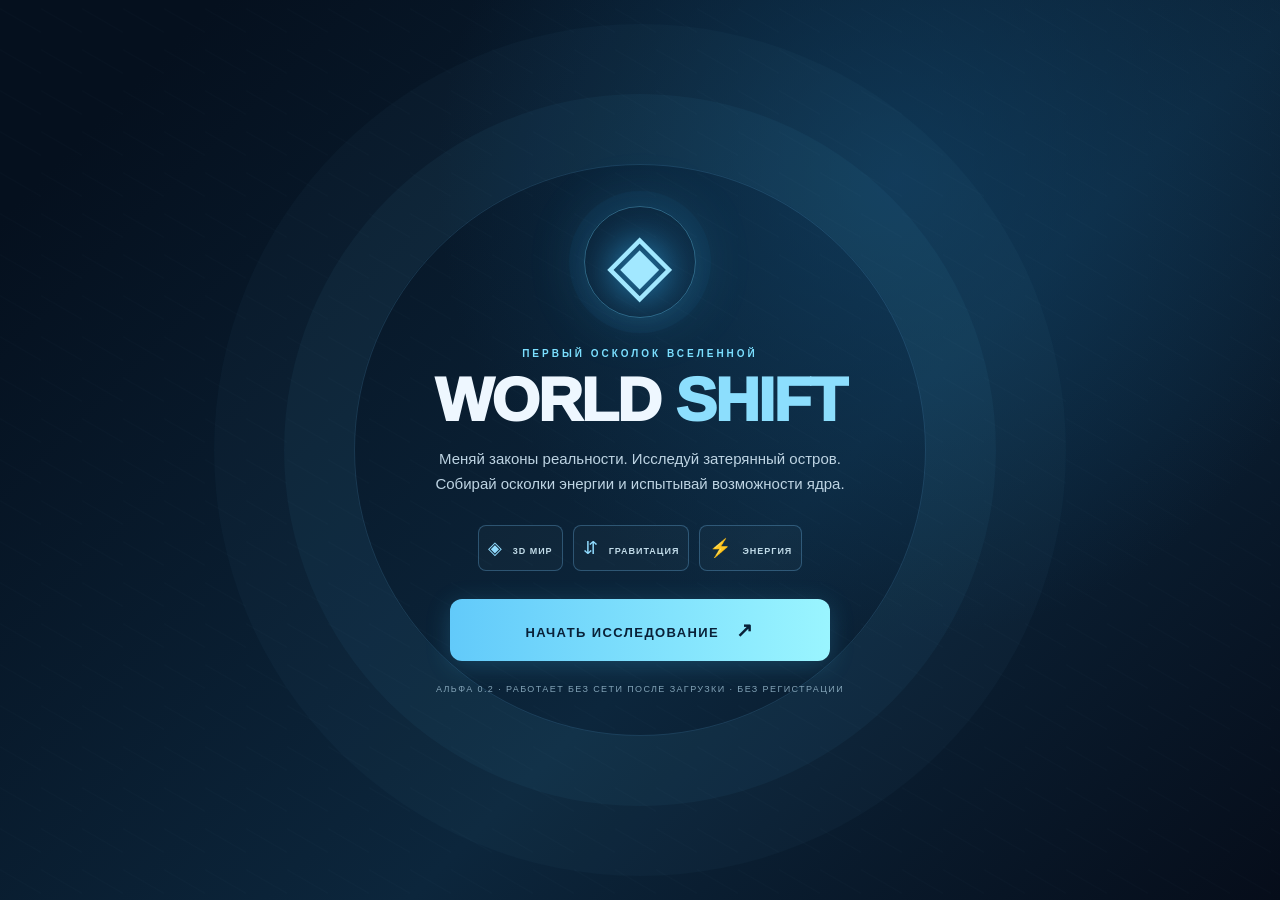
==== index.html @ 4fbc56f7 "Publish isolated WORLD SHIFT mobile WebGL demo" ====
<!doctype html>
<html lang="ru">
<head>
  <meta charset="utf-8">
  <meta name="viewport" content="width=device-width,initial-scale=1,minimum-scale=1,maximum-scale=1,user-scalable=no,viewport-fit=cover">
  <meta name="theme-color" content="#06101d">
  <meta name="apple-mobile-web-app-capable" content="yes">
  <meta name="mobile-web-app-capable" content="yes">
  <title>WORLD SHIFT — Mobile Alpha</title>
  <style>:root{color-scheme:dark;--ice:#9fe4ff;--accent:#68d6ff;--text:#eef7ff;--muted:#9ab0be}*{box-sizing:border-box}html,body{margin:0;padding:0;width:100%;height:100%;overflow:hidden;overscroll-behavior:none}body{background:#08182a;color:var(--text);font-family:Inter,-apple-system,BlinkMacSystemFont,"Segoe UI",Arial,sans-serif;touch-action:none;-webkit-user-select:none;user-select:none}button,input{font:inherit}button{cursor:pointer;-webkit-tap-highlight-color:transparent}#world{position:fixed;inset:0;width:100%;height:100%;display:block;touch-action:none}.vignette{position:fixed;inset:0;pointer-events:none;background:radial-gradient(ellipse at center,transparent 32%,rgba(4,15,31,.34) 100%)}.hud{position:fixed;inset:0;pointer-events:none;z-index:3}.hud button,.joystick{pointer-events:auto}.topbar{position:absolute;top:0;left:0;right:0;display:flex;align-items:center;justify-content:space-between;padding:calc(env(safe-area-inset-top) + 18px) 22px 0;gap:15px}.brand{display:flex;align-items:center;gap:10px;text-shadow:0 2px 8px #001}.brand-icon{font-size:40px;font-weight:200;color:#b2edff;line-height:1;filter:drop-shadow(0 0 12px #50ceff)}.brand-title{letter-spacing:2px;font-weight:900;font-size:19px;line-height:1}.brand-title span{color:#85dcff}.brand-subtitle{font-size:9px;font-weight:700;letter-spacing:2px;color:#c2d7e0;margin-top:5px}.brand-subtitle b{color:#a2e5ff}.status{font-size:10px;letter-spacing:1px;border:1px solid #9ab4ca63;border-radius:30px;background:#0715247d;padding:11px 14px;backdrop-filter:blur(10px);white-space:nowrap}.dot{display:inline-block;width:7px;height:7px;border-radius:100%;background:#83e9a7;box-shadow:0 0 10px #56ee92;margin-right:5px}.stats{position:absolute;left:22px;top:calc(env(safe-area-inset-top) + 83px);display:flex;align-items:center;gap:12px;padding:10px 13px;background:#0b2034b8;backdrop-filter:blur(12px);border:1px solid #96c7e443;border-radius:12px;max-width:400px}.stat-icon{color:#90e6ff;font-size:20px}.stat-group{width:155px}.stat-row{display:flex;justify-content:space-between;gap:12px;font-size:9px;letter-spacing:1px;color:#a9c5d4;font-weight:700}.stat-row strong{font-size:12px;color:#f0fcff}.meter{height:5px;background:#2d4c63;border-radius:8px;margin-top:7px;overflow:hidden}.meter>div{height:100%;width:100%;background:linear-gradient(90deg,#60b6ff,#b2f0ff);border-radius:8px;transition:width .13s}.shard-count{border-left:1px solid #b4d1e44f;padding-left:12px;font-size:18px;display:flex;align-items:center;gap:3px}.shard-count>span:first-child{color:#79e9ff;font-size:24px}.slash{color:#9bbccc;font-size:12px}.objective{position:absolute;top:calc(env(safe-area-inset-top) + 83px);right:22px;padding:11px 15px;background:#0b2034b8;border:1px solid #96c7e443;border-radius:12px;backdrop-filter:blur(12px);display:flex;flex-direction:column;gap:4px}.objective span{font-size:9px;color:#89dafa;letter-spacing:2px;font-weight:800}.objective strong{font-size:12px;max-width:180px}.crosshair{position:absolute;left:50%;top:51%;width:28px;height:28px;transform:translate(-50%,-50%);opacity:.7}.crosshair span{position:absolute;background:#e4fcff;border-radius:2px;box-shadow:0 0 3px #257d9a}.crosshair span:nth-child(1){width:7px;height:2px;left:0;top:13px}.crosshair span:nth-child(2){width:7px;height:2px;right:0;top:13px}.crosshair span:nth-child(3){width:2px;height:7px;top:0;left:13px}.crosshair span:nth-child(4){width:2px;height:7px;bottom:0;left:13px}.controls{position:absolute;bottom:calc(env(safe-area-inset-bottom) + 42px)}.left-controls{left:max(28px,env(safe-area-inset-left))}.right-controls{right:max(25px,env(safe-area-inset-right));display:flex;flex-direction:column;gap:15px;align-items:flex-end}.joystick{width:144px;height:144px;border-radius:50%;background:radial-gradient(circle,#4b75934a 4%,#18365380 66%);border:2px solid #b8ebff64;box-shadow:0 0 0 9px #d1edff0b,inset 0 0 30px #0b2c449c;position:relative;touch-action:none}.joystick:before,.joystick:after{content:"";position:absolute;background:#c5e9fc37}.joystick:before{width:1px;height:80%;left:50%;top:10%}.joystick:after{width:80%;height:1px;top:50%;left:10%}.joy-knob{position:absolute;width:67px;height:67px;left:calc(50% - 33.5px);top:calc(50% - 33.5px);background:linear-gradient(135deg,#a2e3ff77,#287babdd);border:2px solid #c3f1ffb5;border-radius:50%;box-shadow:0 9px 30px #071c39;display:grid;place-items:center;transform:translate(0,0)}.joy-center{width:21px;height:21px;border:1px solid #ddf5ff9c;border-radius:50%}.control-hint{text-align:center;letter-spacing:2px;font-size:9px;margin-top:14px;color:#d3eaf6;font-weight:800;text-shadow:0 1px 7px #001}.action{width:100px;height:78px;border:1px solid #a0e1fcb8;border-radius:16px;color:#e5f8ff;background:linear-gradient(145deg,#123e60d9,#112237bb);box-shadow:inset 0 1px 12px #c4efff23,0 8px 25px #07142466;display:flex;flex-direction:column;align-items:center;justify-content:center;gap:6px;backdrop-filter:blur(8px);font-size:10px;font-weight:900;letter-spacing:1px}.action:active{transform:scale(.95);filter:brightness(1.3)}.button-symbol{font-size:25px;line-height:1;color:#8ae2ff}.core-action{height:85px;border-color:#68e3ff;background:linear-gradient(150deg,#22638fe8,#132a40d9)}.shift-tag{position:absolute;top:calc(env(safe-area-inset-top) + 154px);left:22px;background:#133f5dd1;border:1px solid #87e7ff;border-radius:9px;padding:9px 12px;font-size:11px;color:#c4f3ff;font-weight:900;letter-spacing:1px}.shift-tag span{font-size:9px;color:#dff7ff;font-weight:500}.help-button{position:absolute;right:22px;top:calc(env(safe-area-inset-top) + 150px);width:30px;height:30px;border-radius:50%;border:1px solid #bbd9ed7a;background:#0a2845a6;color:#fff;font-weight:900}.bottom-note{position:absolute;left:50%;bottom:calc(env(safe-area-inset-bottom) + 14px);transform:translateX(-50%);text-align:center;color:#d7efff8c;font-size:9px;letter-spacing:1.5px;white-space:nowrap}.toast{position:absolute;top:22%;left:50%;transform:translateX(-50%) translateY(-12px);background:#102b45ed;border:1px solid #72d5ff9a;color:#e5f9ff;border-radius:12px;padding:14px 20px;font-size:13px;font-weight:700;max-width:min(90vw,440px);text-align:center;box-shadow:0 10px 50px #07111a99;opacity:0;transition:opacity .2s,transform .2s}.toast.visible{opacity:1;transform:translateX(-50%) translateY(0)}.panel-backdrop{position:fixed;inset:0;background:#020b16b9;z-index:11;display:flex;align-items:center;justify-content:center;padding:15px;backdrop-filter:blur(7px);overscroll-behavior:contain}.hidden{display:none!important}.panel{width:min(440px,100%);max-height:calc(100dvh - 30px);overflow:auto;border-radius:22px;border:1px solid #7ac5f875;background:linear-gradient(157deg,#173047f7,#091522fa 80%);box-shadow:0 30px 90px #0009,0 0 70px #1d88b626;padding:25px 26px 20px;touch-action:pan-y}.panel-header{display:flex;justify-content:space-between;align-items:flex-start}.eyebrow{font-size:10px;letter-spacing:3px;color:#7bdfff;font-weight:800}.panel h1{margin:8px 0 0;font-size:34px;letter-spacing:1.5px}.panel h1 em{font-style:normal;color:#83dcff}.close-button{font-size:25px;color:#d2efff;background:#30506a88;border:1px solid #7998af55;border-radius:50%;width:37px;height:37px}.panel-description{margin:15px 0 25px;font-size:13px;line-height:1.6;color:#b0c5d2}.preset-title,.range-label{font-size:11px;color:#cbecfa;font-weight:900;letter-spacing:1.5px}.presets{display:grid;grid-template-columns:repeat(3,1fr);gap:8px;margin:11px 0 25px}.preset{height:56px;background:#162f45;border:1px solid #47718e85;border-radius:12px;color:#bfe9ff;display:flex;align-items:center;justify-content:center;flex-direction:column;gap:4px;font-size:17px}.preset span{font-size:9px;letter-spacing:1px;font-weight:800}.preset.chosen{border-color:#6bdbff;background:#245875;box-shadow:inset 0 0 20px #47bbff20}.range-label{display:flex;align-items:center;justify-content:space-between;margin-bottom:13px}.range-label output{font-size:18px;color:#a3eeff;letter-spacing:0}.speed-label{margin-top:22px}input[type=range]{appearance:none;-webkit-appearance:none;width:100%;height:5px;background:linear-gradient(90deg,#34607d,#4dbbe7);border-radius:8px;outline:none;touch-action:pan-x}input[type=range]::-webkit-slider-thumb{appearance:none;-webkit-appearance:none;width:23px;height:23px;border-radius:50%;background:#d1f5ff;border:4px solid #4abced;box-shadow:0 0 15px #55cfff6f}.range-marks{display:flex;justify-content:space-between;margin-top:10px;color:#86a9ba;font-size:9px;letter-spacing:.5px}.core-info{display:flex;justify-content:space-between;align-items:center;background:#0a2236;border:1px solid #3f738d70;padding:14px;margin:24px 0 16px;border-radius:10px;font-size:11px;color:#b4dff0}.core-info strong{color:#d5f7ff}.primary-button,.secondary-button,.start-button{width:100%;height:55px;border:0;border-radius:12px;font-weight:900;letter-spacing:1.4px}.primary-button,.start-button{color:#092138;background:linear-gradient(90deg,#62cafa,#9af5ff);box-shadow:0 5px 25px #44c7fc35}.primary-button span,.start-button span{font-size:20px;margin-left:12px}.secondary-button{margin-top:9px;color:#c7e4f6;background:transparent;border:1px solid #55779063;font-size:10px}.intro{position:fixed;inset:0;z-index:20;background:radial-gradient(circle at 70% 20%,#12456a9c,transparent 40%),linear-gradient(135deg,#05101e 10%,#0c263c 60%,#060d1a);display:flex;align-items:center;justify-content:center;padding:24px;text-align:center}.intro:before{content:"";position:absolute;width:min(84vw,570px);height:min(84vw,570px);border:1px solid #6ac3fa2b;border-radius:50%;box-shadow:0 0 0 70px #6ac3fa0b,0 0 0 140px #6ac3fa07;top:50%;left:50%;transform:translate(-50%,-50%);pointer-events:none}.intro-noise{position:absolute;inset:0;background-image:linear-gradient(30deg,transparent 48%,#9adaff0d 50%,transparent 52%);background-size:41px 41px;opacity:.3}.intro-content{position:relative;z-index:2;max-width:485px}.intro-orbit{width:112px;height:112px;border:1px solid #4e9fc480;border-radius:50%;margin:0 auto 30px;display:grid;place-items:center;box-shadow:0 0 0 15px #2383b910,0 0 60px #4dceff32;animation:float 4s ease-in-out infinite}.intro-orbit span{font-size:85px;font-weight:100;color:#a2e8ff;line-height:1;filter:drop-shadow(0 0 20px #37baff)}.intro h1{font-size:clamp(36px,10vw,62px);white-space:nowrap;letter-spacing:-1.8px;margin:10px 0 16px;line-height:1;font-weight:950}.intro h1 em{font-style:normal;color:#8cdefd}.intro p{font-size:15px;color:#bed4e3;line-height:1.65;margin:0 auto;max-width:410px}.intro-features{display:flex;justify-content:center;gap:10px;margin:28px 0}.intro-features div{border:1px solid #78c9fb4a;border-radius:8px;padding:11px 9px;font-size:18px;color:#91dcff;background:#ffffff06}.intro-features span{font-size:9px;font-weight:900;letter-spacing:1px;display:inline-block;margin-left:6px;color:#c1dbe8}.start-button{max-width:380px;height:62px;font-size:13px}.intro-footnote{margin-top:23px;font-size:9px;letter-spacing:1.4px;color:#82a3b7}.error{position:fixed;inset:0;background:#07121f;display:grid;place-items:center;text-align:center;padding:30px;z-index:30;line-height:1.7}@keyframes float{0%,100%{transform:translateY(0)}50%{transform:translateY(-10px)}}@media(max-height:600px){.topbar{padding-top:10px}.stats,.objective{top:57px}.shift-tag{top:121px}.controls{bottom:18px}.joystick{width:112px;height:112px}.joy-knob{width:57px;height:57px;left:calc(50% - 28.5px);top:calc(50% - 28.5px)}.action{width:87px;height:60px}.core-action{height:65px}.right-controls{gap:10px}.bottom-note{display:none}.panel{padding:15px 20px;max-height:97dvh}.panel-description{margin:10px 0}.presets{margin-bottom:12px}.core-info{margin:12px 0}.intro-orbit{width:85px;height:85px;margin-bottom:12px}.intro-orbit span{font-size:62px}.intro-features{margin:12px 0}.intro-footnote{margin-top:10px}}@media(max-width:570px){.status{font-size:0;padding:9px 11px}.status .dot{margin:0}.topbar{padding-left:14px;padding-right:14px}.stats{left:14px;max-width:calc(100% - 100px);padding:8px;gap:8px}.stat-group{width:115px}.stat-row{font-size:8px}.objective{right:14px;max-width:105px}.objective strong{font-size:10px}.shard-count{padding-left:7px}.shift-tag{left:14px}.bottom-note{font-size:7px}.intro-features{gap:5px}.intro-features span{font-size:8px}}
</style>
</head>
<body>
  <canvas id="world" aria-label="Трёхмерный игровой мир"></canvas>
  <div class="vignette"></div>
  <div class="hud">
    <header class="topbar">
      <div class="brand"><div class="brand-icon">◈</div><div><div class="brand-title">WORLD<span>SHIFT</span></div><div class="brand-subtitle">MOBILE ALPHA <b>0.2</b></div></div></div>
      <div class="status"><span class="dot"></span> ОДИНОЧНЫЙ МИР</div>
    </header>
    <aside class="stats">
      <div class="stat-icon">⚡</div>
      <div class="stat-group"><div class="stat-row"><span>ЭНЕРГИЯ ЯДРА</span><strong id="energyValue">100%</strong></div><div class="meter"><div id="energyFill"></div></div></div>
      <div class="shard-count"><span>✧</span> <strong id="shardCount">0</strong><span class="slash">/ 8</span></div>
    </aside>
    <div class="objective"><span>ЗАДАНИЕ</span><strong id="objectiveText">Собери 8 осколков энергии</strong></div>
    <div class="toast" id="toast" aria-live="polite"></div>
    <div class="crosshair"><span></span><span></span><span></span><span></span></div>
    <div class="controls left-controls"><div id="joystick" class="joystick"><div id="joy-knob" class="joy-knob"><div class="joy-center"></div></div></div><div class="control-hint">ДВИЖЕНИЕ</div></div>
    <div class="controls right-controls"><button id="coreButton" class="action core-action" aria-label="Открыть SHIFT CORE"><span class="button-symbol">◈</span><span>SHIFT CORE</span></button><button id="jumpButton" class="action jump-action" aria-label="Прыгнуть"><span class="button-symbol">↑</span><span>ПРЫЖОК</span></button></div>
    <div id="shiftTag" class="shift-tag" hidden>◈ SHIFT ACTIVE <span id="physicsTag"></span></div>
    <button id="helpButton" class="help-button" aria-label="Помощь">?</button>
    <div class="bottom-note">ПРОВЕДИ СПРАВА ПО ЭКРАНУ, ЧТОБЫ ПОВЕРНУТЬ КАМЕРУ</div>
  </div>
  <section id="panel" class="panel-backdrop hidden" role="dialog" aria-modal="true" aria-labelledby="panelTitle">
    <div class="panel">
      <div class="panel-header"><div><div class="eyebrow">РЕДАКТОР РЕАЛЬНОСТИ</div><h1 id="panelTitle">SHIFT <em>CORE</em></h1></div><button id="closePanel" class="close-button" aria-label="Закрыть">×</button></div>
      <div class="panel-description">Перенастрой физику мира. Чем сильнее отклонение, тем быстрее расходуется энергия.</div>
      <div class="preset-title">БЫСТРЫЕ РЕЖИМЫ</div><div class="presets"><button data-mode="lunar" class="preset chosen">☾ <span>ЛУНА</span></button><button data-mode="turbo" class="preset">» <span>ТУРБО</span></button><button data-mode="heavy" class="preset">⬟ <span>ТЯЖЕСТЬ</span></button></div>
      <div class="range-label"><span>ГРАВИТАЦИЯ</span><output id="gravityValue">35%</output></div><input id="gravity" type="range" min="20" max="200" step="5" value="35" aria-label="Гравитация">
      <div class="range-marks"><span>ЛЁГКОСТЬ</span><span>НОРМА 100%</span><span>ТЯЖЕСТЬ</span></div>
      <div class="range-label speed-label"><span>СКОРОСТЬ</span><output id="speedValue">135%</output></div><input id="speed" type="range" min="50" max="250" step="5" value="135" aria-label="Скорость">
      <div class="range-marks"><span>МЕДЛЕННО</span><span>НОРМА 100%</span><span>БЫСТРО</span></div>
      <div class="core-info"><div>◈ ПРИМЕРНЫЙ РАСХОД</div><strong id="drainValue">6.5 энергии/с</strong></div>
      <button id="activateButton" class="primary-button">АКТИВИРОВАТЬ SHIFT <span>↗</span></button>
      <button id="resetButton" class="secondary-button">ВОССТАНОВИТЬ ОБЫЧНУЮ ФИЗИКУ</button>
    </div>
  </section>
  <section id="intro" class="intro">
    <div class="intro-noise"></div><div class="intro-content"><div class="intro-orbit"><span>◈</span></div><div class="eyebrow">ПЕРВЫЙ ОСКОЛОК ВСЕЛЕННОЙ</div><h1>WORLD <em>SHIFT</em></h1><p>Меняй законы реальности. Исследуй затерянный остров. Собирай осколки энергии и испытывай возможности ядра.</p><div class="intro-features"><div>◈ <span>3D МИР</span></div><div>⇵ <span>ГРАВИТАЦИЯ</span></div><div>⚡ <span>ЭНЕРГИЯ</span></div></div><button id="startButton" class="start-button">НАЧАТЬ ИССЛЕДОВАНИЕ <span>↗</span></button><div class="intro-footnote">АЛЬФА 0.2 · РАБОТАЕТ БЕЗ СЕТИ ПОСЛЕ ЗАГРУЗКИ · БЕЗ РЕГИСТРАЦИИ</div></div>
  </section>
  <div id="error" class="error hidden">WebGL недоступен в этом браузере. Попробуй открыть игру в Safari или Chrome.</div>
  <script>'use strict';
(() => {
const $ = id=>document.getElementById(id);
const canvas=$('world');
const gl=canvas.getContext('webgl',{antialias:true,alpha:true,depth:true,powerPreference:'default'})||canvas.getContext('experimental-webgl');
if(!gl){$('error').classList.remove('hidden');return;}
const $intro=$('intro'),$panel=$('panel');
const settings={gravity:35,speed:135}, player={x:0,y:0,z:4,vx:0,vy:0,vz:0,yaw:0},state={running:false,core:false,energy:100,shards:0,won:false,camYaw:0,camPitch:0.35,time:0,moveX:0,moveY:0, last:0};
const random=(a,b)=>a+Math.random()*(b-a);
// Minimal zero-dependency WebGL renderer. All transforms are handled in JavaScript.
const VS=`attribute vec3 aPos;attribute vec3 aNormal;attribute vec3 aColor;uniform mat4 uMVP;uniform mat4 uModel;uniform float uTime;varying vec3 vColor;varying vec3 vWorld;varying float vLight;void main(){vec4 world=uModel*vec4(aPos,1.0);vWorld=world.xyz;vec3 n=normalize(mat3(uModel)*aNormal);vLight=0.43+max(dot(n,normalize(vec3(-0.48,0.9,0.3))),0.0)*0.72;vColor=aColor;gl_Position=uMVP*vec4(aPos,1.0);}`;
const FS=`precision mediump float;varying vec3 vColor;varying vec3 vWorld;varying float vLight;uniform vec3 uFog;uniform vec3 uCam;void main(){vec3 col=vColor*vLight;float distanceFog=clamp((length(vWorld.xz-uCam.xz)-22.0)/84.0,0.0,0.87);col=mix(col,uFog,distanceFog);gl_FragColor=vec4(col,1.0);}`;
const createShader=(type,source)=>{let s=gl.createShader(type);gl.shaderSource(s,source);gl.compileShader(s);if(!gl.getShaderParameter(s,gl.COMPILE_STATUS))throw new Error(gl.getShaderInfoLog(s));return s;};
let program;
try{program=gl.createProgram();gl.attachShader(program,createShader(gl.VERTEX_SHADER,VS));gl.attachShader(program,createShader(gl.FRAGMENT_SHADER,FS));gl.linkProgram(program);if(!gl.getProgramParameter(program,gl.LINK_STATUS))throw new Error(gl.getProgramInfoLog(program));}catch(e){console.error(e);$('error').textContent='Не удалось запустить 3D: '+e.message;$('error').classList.remove('hidden');return;}
gl.useProgram(program);gl.enable(gl.DEPTH_TEST);gl.depthFunc(gl.LEQUAL);gl.disable(gl.CULL_FACE);
const posLoc=gl.getAttribLocation(program,'aPos'),normLoc=gl.getAttribLocation(program,'aNormal'),colLoc=gl.getAttribLocation(program,'aColor'),mvpLoc=gl.getUniformLocation(program,'uMVP'),modelLoc=gl.getUniformLocation(program,'uModel'),fogLoc=gl.getUniformLocation(program,'uFog'),camLoc=gl.getUniformLocation(program,'uCam');
const identity=()=>[1,0,0,0,0,1,0,0,0,0,1,0,0,0,0,1];
const mul=(a,b)=>{const r=new Array(16).fill(0);for(let c=0;c<4;c++)for(let row=0;row<4;row++)for(let k=0;k<4;k++)r[c*4+row]+=a[k*4+row]*b[c*4+k];return r;};
const perspective=(fovy,aspect,near,far)=>{const f=1/Math.tan(fovy/2),nf=1/(near-far);return [f/aspect,0,0,0,0,f,0,0,0,0,(far+near)*nf,-1,0,0,2*far*near*nf,0];};
const norm=v=>{let l=Math.hypot(...v)||1;return v.map(n=>n/l);};
const cross=(a,b)=>[a[1]*b[2]-a[2]*b[1],a[2]*b[0]-a[0]*b[2],a[0]*b[1]-a[1]*b[0]];
const dot=(a,b)=>a[0]*b[0]+a[1]*b[1]+a[2]*b[2];
const lookAt=(eye,target,up)=>{const z=norm(eye.map((v,i)=>v-target[i])),x=norm(cross(up,z)),y=cross(z,x);return [x[0],y[0],z[0],0,x[1],y[1],z[1],0,x[2],y[2],z[2],0,-dot(x,eye),-dot(y,eye),-dot(z,eye),1];};
const translate=(x,y,z)=>{const m=identity();m[12]=x;m[13]=y;m[14]=z;return m;};
const rotateY=angle=>{let c=Math.cos(angle),s=Math.sin(angle);return [c,0,-s,0,0,1,0,0,s,0,c,0,0,0,0,1];};
const scale=(x,y,z)=>[x,0,0,0,0,y,0,0,0,0,z,0,0,0,0,1];
const meshes=[];
const maker=()=>({verts:[],normals:[],colors:[]});
const triangle=(mesh,a,b,c,color,n)=>{let face=n||norm(cross(b.map((v,i)=>v-a[i]),c.map((v,i)=>v-a[i])));for(const v of [a,b,c]){mesh.verts.push(...v);mesh.normals.push(...face);mesh.colors.push(...color);}};
const quad=(m,a,b,c,d,color,n)=>{triangle(m,a,b,c,color,n);triangle(m,a,c,d,color,n);};
const box=(m,x,y,z,w,h,d,col)=>{let l=x-w/2,r=x+w/2,b=y-h/2,t=y+h/2,f=z+d/2,k=z-d/2;
quad(m,[l,t,f],[r,t,f],[r,t,k],[l,t,k],col,[0,1,0]);quad(m,[l,b,k],[r,b,k],[r,b,f],[l,b,f],col,[0,-1,0]);quad(m,[l,b,f],[r,b,f],[r,t,f],[l,t,f],col,[0,0,1]);quad(m,[r,b,k],[l,b,k],[l,t,k],[r,t,k],col,[0,0,-1]);quad(m,[r,b,f],[r,b,k],[r,t,k],[r,t,f],col,[1,0,0]);quad(m,[l,b,k],[l,b,f],[l,t,f],[l,t,k],col,[-1,0,0]);};
const cone=(m,x,y,z,r,h,color,segments=8)=>{const top=[x,y+h,z];for(let i=0;i<segments;i++){let a=i*2*Math.PI/segments,b=(i+1)*2*Math.PI/segments;triangle(m,[x+Math.cos(a)*r,y,z+Math.sin(a)*r],[x+Math.cos(b)*r,y,z+Math.sin(b)*r],top,color);}};
const cylinder=(m,x,y,z,r,h,col,n=9)=>{for(let i=0;i<n;i++){let a=i*2*Math.PI/n,b=(i+1)*2*Math.PI/n;quad(m,[x+Math.cos(a)*r,y,z+Math.sin(a)*r],[x+Math.cos(b)*r,y,z+Math.sin(b)*r],[x+Math.cos(b)*r,y+h,z+Math.sin(b)*r],[x+Math.cos(a)*r,y+h,z+Math.sin(a)*r],col);}};
const sphere=(m,x,y,z,r,col,lat=6,lon=10)=>{for(let i=0;i<lat;i++){let aa=Math.PI*i/lat,bb=Math.PI*(i+1)/lat;for(let j=0;j<lon;j++){let ca=2*Math.PI*j/lon,cb=2*Math.PI*(j+1)/lon;let point=(p,q)=>[x+r*Math.sin(p)*Math.cos(q),y+r*Math.cos(p),z+r*Math.sin(p)*Math.sin(q)];quad(m,point(aa,ca),point(bb,ca),point(bb,cb),point(aa,cb),col);}}};
const gradient=(m,a,b)=>{ /* geometry coloring uses per-vertex colors in mesh */ };
const createMesh=(m)=>{const len=m.verts.length/3,bufs=[];for(const arr of [m.verts,m.normals,m.colors]){let buf=gl.createBuffer();gl.bindBuffer(gl.ARRAY_BUFFER,buf);gl.bufferData(gl.ARRAY_BUFFER,new Float32Array(arr),gl.STATIC_DRAW);bufs.push(buf);}return {bufs,count:len};};
const rgb=(a,b,c)=>[a,b,c];
const terrain=maker(),decor=maker(),markers=maker();
const noise=(x,z)=>Math.sin(x*.24)*Math.cos(z*.20)*.58+Math.sin(x*.53+z*.36)*.17;
function elevation(x,z){const edge=Math.max(Math.abs(x),Math.abs(z));let bump=noise(x,z);if(edge>31)bump-=(edge-31)*.22;return bump;}
const HALF=35,GRID=56,STEP=70/GRID;
for(let i=0;i<GRID;i++)for(let j=0;j<GRID;j++){let x=-HALF+i*STEP,z=-HALF+j*STEP;let a=[x,elevation(x,z),z],b=[x+STEP,elevation(x+STEP,z),z],c=[x+STEP,elevation(x+STEP,z+STEP),z+STEP],d=[x,elevation(x,z+STEP),z+STEP];let alt=(a[1]+b[1]+c[1]+d[1])*.25;let base=alt>0.35?[.24,.38,.23]:alt<-.45?[.27,.40,.30]:[.30,.44,.27];let s=(Math.sin(i*11.52+j*42.41)*.5+.5)*.075;quad(terrain,a,b,c,d,base.map(v=>v+s));}
// Banded cliff edges make the playground read as a floating island.
for(let i=0;i<GRID;i++)for(let side=0;side<4;side++){let t=-HALF+i*STEP,coords=side===0?[[t,-HALF],[t+STEP,-HALF]]:side===1?[[HALF,t],[HALF,t+STEP]]:side===2?[[t,HALF],[t+STEP,HALF]]:[[-HALF,t],[-HALF,t+STEP]];let aa=coords[0],bb=coords[1],ya=elevation(...aa),yb=elevation(...bb);quad(terrain,[aa[0],ya,aa[1]],[bb[0],yb,bb[1]],[bb[0]*.89,yb-8,bb[1]*.89],[aa[0]*.89,ya-8,aa[1]*.89],[.35,.32,.30]);}
const collectibles=[[-16,-16],[15,-16],[-22,11],[19,18],[0,-24],[24,1],[-6,23],[0,12]].map(([x,z],i)=>({x,z,found:false,mesh:null,index:i}));
// Procedural foliage, rock formations, ruins and carved paths.
let seed=24571;const rng=()=>{seed=(1664525*seed+1013904223)>>>0;return seed/4294967296;};
for(let i=0;i<175;i++){
  let x=(rng()-.5)*64,z=(rng()-.5)*64;
  if(Math.hypot(x,z)<8||collectibles.some(o=>Math.hypot(x-o.x,z-o.z)<2.5))continue;
  let y=elevation(x,z),h=2.5+rng()*4.5;
  if(rng()<.72){cylinder(decor,x,y,z,.18+rng()*.08,h*.42,[.28,.20,.14],6);cone(decor,x,y+h*.2,z,1.0+rng()*.8,h*.7,[.08+rng()*.045,.25+rng()*.13,.18+rng()*.05],7);cone(decor,x,y+h*.42,z,.85+rng()*.45,h*.5,[.11,.34,.20],7);}
  else{box(decor,x,y+.35,z,.8+rng(),.7+rng()*1.2,.9+rng(),[.34,.36,.36]);}
}
for(let i=0;i<22;i++){let ang=i*Math.PI*2/22,rad=8+rng()*18,x=Math.cos(ang)*rad,z=Math.sin(ang)*rad,y=elevation(x,z);box(decor,x,y+.28,z,.7,.55,.7,[.5,.5,.46]);}
// Ancient SHIFT gateway at the opposite end of the starting clearing.
const gx=0,gz=-17,gy=elevation(gx,gz);
box(decor,gx,gy+.16,gz,9,.32,7,[.42,.44,.43]);for(let s of [-1,1]){box(decor,s*2.5,gy+2,gz,.8,4,.85,[.47,.52,.54]);sphere(decor,s*2.5,gy+4.1,gz,.55,[.35,.81,.95],6,8);}box(decor,0,gy+4.7,gz,6.1,.65,.9,[.50,.57,.60]);
for(let i=0;i<12;i++){let a=i*2*Math.PI/12;let x=7*Math.cos(a),z=7*Math.sin(a),y=elevation(x,z);cylinder(decor,x,y,z,.12,.35,[.23,.66,.77],6);}
// Stylized avatar animated using a global transform.
const avatar=maker();box(avatar,0,.98,0,.70,.93,.43,[.12,.45,.79]);box(avatar,0,1.53,0,.67,.59,.66,[.97,.76,.56]);box(avatar,0,1.90,-.08,.80,.24,.78,[.10,.20,.31]);box(avatar,-.50,.96,0,.28,.76,.36,[.12,.37,.68]);box(avatar,.50,.96,0,.28,.76,.36,[.12,.37,.68]);box(avatar,-.20,.27,0,.27,.56,.32,[.11,.21,.34]);box(avatar,.20,.27,0,.27,.56,.32,[.11,.21,.34]);box(avatar,0,1.00,.28,.48,.68,.14,[.11,.20,.34]);
const shardMesh=maker();sphere(shardMesh,0,0,0,.33,[.29,.88,1.0],5,6);cone(shardMesh,0,.08,0,.48,.53,[.57,.95,1.0],5);cone(shardMesh,0,-.44,0,.43,.46,[.15,.58,.84],5);
const portal=maker();for(let i=0;i<26;i++){const a=i*2*Math.PI/26,b=(i+1)*2*Math.PI/26;const ring=(r,an)=>[Math.sin(an)*r,Math.cos(an)*r,0];quad(portal,ring(2.00,a),ring(2.00,b),ring(2.29,b),ring(2.29,a),[.22,.79,1.0]);}const portalInner=maker();for(let i=0;i<26;i++){let a=i*2*Math.PI/26,b=(i+1)*2*Math.PI/26;triangle(portalInner,[0,0,0],[Math.sin(a)*1.97,Math.cos(a)*1.97,0],[Math.sin(b)*1.97,Math.cos(b)*1.97,0],[.11,.27,.51]);}
const meshTerrain=createMesh(terrain),meshDecor=createMesh(decor),meshAvatar=createMesh(avatar),meshShard=createMesh(shardMesh),meshPortal=createMesh(portal),meshPortalInner=createMesh(portalInner);
const draw=(mesh,model,vp,eye,fog)=>{gl.uniformMatrix4fv(mvpLoc,false,new Float32Array(mul(vp,model)));gl.uniformMatrix4fv(modelLoc,false,new Float32Array(model));gl.uniform3fv(camLoc,new Float32Array(eye));gl.uniform3fv(fogLoc,new Float32Array(fog));for(let i=0;i<3;i++){gl.bindBuffer(gl.ARRAY_BUFFER,mesh.bufs[i]);let loc=[posLoc,normLoc,colLoc][i];gl.enableVertexAttribArray(loc);gl.vertexAttribPointer(loc,3,gl.FLOAT,false,0,0);}gl.drawArrays(gl.TRIANGLES,0,mesh.count);};
const viewport=()=>{let ratio=Math.min(window.devicePixelRatio||1,1.6),w=Math.round(innerWidth*ratio),h=Math.round(innerHeight*ratio);if(canvas.width!==w||canvas.height!==h){canvas.width=w;canvas.height=h;gl.viewport(0,0,w,h);}};
let toastTimer=0;
function toast(message){const el=$('toast');el.textContent=message;el.classList.add('visible');clearTimeout(toastTimer);toastTimer=setTimeout(()=>el.classList.remove('visible'),2800);}
function updateUI(){let p=Math.round(state.energy);$('energyValue').textContent=p+'%';$('energyFill').style.width=p+'%';$('shardCount').textContent=state.shards;$('shiftTag').hidden=!state.core;$('physicsTag').textContent=`G ${settings.gravity}% · V ${settings.speed}%`;$('objectiveText').textContent=state.won?'Испытание пройдено! Исследуй остров':`Собери 8 осколков энергии`;}
function resetCore(){state.core=false;settings.gravity=100;settings.speed=100;updateUI();toast('Обычная физика восстановлена');}
function jump(){if(!state.running||!$panel.classList.contains('hidden'))return;if(player.y<=elevation(player.x,player.z)+.13){player.vy=8/Math.sqrt(Math.max(.2,settings.gravity/100));}}
const joy=$('joystick'),knob=$('joy-knob');let joyPointer=null,lookPointer=null,lookX=0,lookY=0;
function joyMove(e){const r=joy.getBoundingClientRect(),cx=r.left+r.width/2,cy=r.top+r.height/2,d=Math.min(r.width*.31,54),dx=e.clientX-cx,dy=e.clientY-cy,m=Math.max(d,Math.hypot(dx,dy));state.moveX=dx/m;state.moveY=dy/m;knob.style.transform=`translate(${state.moveX*d}px,${state.moveY*d}px)`;}
joy.addEventListener('pointerdown',e=>{e.preventDefault();joyPointer=e.pointerId;joy.setPointerCapture(e.pointerId);joyMove(e);});joy.addEventListener('pointermove',e=>{if(e.pointerId===joyPointer)joyMove(e);});const joyEnd=e=>{if(e.pointerId!==joyPointer)return;joyPointer=null;state.moveX=state.moveY=0;knob.style.transform='translate(0,0)';};joy.addEventListener('pointerup',joyEnd);joy.addEventListener('pointercancel',joyEnd);
canvas.addEventListener('pointerdown',e=>{if(!state.running||!$panel.classList.contains('hidden')||joyPointer===e.pointerId)return;lookPointer=e.pointerId;lookX=e.clientX;lookY=e.clientY;canvas.setPointerCapture(e.pointerId);});
canvas.addEventListener('pointermove',e=>{if(e.pointerId!==lookPointer)return;let dx=e.clientX-lookX,dy=e.clientY-lookY;state.camYaw-=dx*.005;state.camPitch=Math.max(-.04,Math.min(.91,state.camPitch+dy*.003));lookX=e.clientX;lookY=e.clientY;});
canvas.addEventListener('pointerup',e=>{if(e.pointerId===lookPointer)lookPointer=null;});canvas.addEventListener('pointercancel',e=>{if(e.pointerId===lookPointer)lookPointer=null;});
const keys={};window.addEventListener('keydown',e=>{if(['ArrowUp','ArrowDown','ArrowLeft','ArrowRight',' '].includes(e.key))e.preventDefault();keys[e.code]=true;if(e.code==='Space'&&!e.repeat)jump();if(e.code==='KeyE')$('coreButton').click();});window.addEventListener('keyup',e=>{keys[e.code]=false;});
$('jumpButton').addEventListener('pointerdown',e=>{e.preventDefault();jump();});$('coreButton').addEventListener('click',()=>{if(!state.running)return;$panel.classList.remove('hidden');});$('closePanel').addEventListener('click',()=>{$panel.classList.add('hidden');});$panel.addEventListener('click',e=>{if(e.target===$panel)$panel.classList.add('hidden');});$('helpButton').addEventListener('click',()=>toast('Левый джойстик: движение · Свайп: камера · SHIFT CORE: меняй физику'));
$('gravity').addEventListener('input',()=>{settings.gravity=+$('gravity').value;syncSliders();});$('speed').addEventListener('input',()=>{settings.speed=+$('speed').value;syncSliders();});
function syncSliders(){ $('gravityValue').textContent=settings.gravity+'%';$('speedValue').textContent=settings.speed+'%';$('drainValue').textContent=(1.5+Math.abs(settings.gravity-100)*.065+Math.abs(settings.speed-100)*.04).toFixed(1)+' энергии/с'; document.querySelectorAll('.preset').forEach(b=>b.classList.remove('chosen'));}
const presets={lunar:[35,135],turbo:[100,225],heavy:[185,75]};document.querySelectorAll('.preset').forEach(b=>b.addEventListener('click',()=>{let [g,s]=presets[b.dataset.mode];settings.gravity=g;settings.speed=s;$('gravity').value=g;$('speed').value=s;syncSliders();b.classList.add('chosen');}));
$('activateButton').addEventListener('click',()=>{if(state.energy<5){toast('Ядро разряжено! Собирай осколки.');return;}state.core=true;$panel.classList.add('hidden');updateUI();toast('SHIFT активирован — законы изменены');});$('resetButton').addEventListener('click',()=>{resetCore();$panel.classList.add('hidden');});$('startButton').addEventListener('click',()=>{$intro.classList.add('hidden');state.running=true;state.last=performance.now();toast('Найди восемь сияющих осколков!');});
function simulation(dt){state.time+=dt;if(!state.running||!$panel.classList.contains('hidden'))return;let mx=state.moveX,my=state.moveY;if(keys.KeyW||keys.ArrowUp)my=-1;if(keys.KeyS||keys.ArrowDown)my=1;if(keys.KeyA||keys.ArrowLeft)mx=-1;if(keys.KeyD||keys.ArrowRight)mx=1;let magnitude=Math.min(1,Math.hypot(mx,my));let yaw=state.camYaw;let forward=[-Math.sin(yaw),-Math.cos(yaw)],right=[Math.cos(yaw),-Math.sin(yaw)];let dx=right[0]*mx-forward[0]*my,dz=right[1]*mx-forward[1]*my;let len=Math.hypot(dx,dz)||1,spd=5.3*(settings.speed/100)*magnitude;player.x+=dx/len*spd*dt;player.z+=dz/len*spd*dt;
player.x=Math.max(-33,Math.min(33,player.x));player.z=Math.max(-33,Math.min(33,player.z));
let floor=elevation(player.x,player.z);if(player.y<=floor&&player.vy<=0){player.y=floor;player.vy=0;}else{player.vy-=19.6*(settings.gravity/100)*dt;player.y+=player.vy*dt;}if(player.y<floor){player.y=floor;player.vy=0;}
if(magnitude>.03){let tyaw=Math.atan2(dx,dz);player.yaw=tyaw;}
if(state.core){state.energy-= (1.5+Math.abs(settings.gravity-100)*.065+Math.abs(settings.speed-100)*.04)*dt;if(state.energy<=0){state.energy=0;state.core=false;settings.gravity=100;settings.speed=100;toast('Энергия закончилась — SHIFT отключён');}}
else state.energy=Math.min(100,state.energy+5*dt);
for(const shard of collectibles){if(shard.found)continue;if(Math.hypot(player.x-shard.x,player.z-shard.z)<1.4){shard.found=true;state.shards++;state.energy=Math.min(100,state.energy+22);toast(`Осколок найден! +22 энергии (${state.shards}/8)`);if(state.shards===8){state.won=true;toast('Все 8 осколков собраны! Остров изучен!');}}}
updateUI();}
function render(){viewport();const width=canvas.width,height=canvas.height;gl.viewport(0,0,width,height);gl.clearColor(.41,.64,.82,1);gl.clear(gl.COLOR_BUFFER_BIT|gl.DEPTH_BUFFER_BIT);
let yaw=state.camYaw,pitch=state.camPitch,dist=11;let eye=[player.x+Math.sin(yaw)*dist*Math.cos(pitch),player.y+4.1+Math.sin(pitch)*dist,player.z+Math.cos(yaw)*dist*Math.cos(pitch)];let target=[player.x,player.y+1.05,player.z],vp=mul(perspective(Math.PI/3.45,width/Math.max(height,1),.09,190),lookAt(eye,target,[0,1,0])),fog=[.41,.64,.82];
draw(meshTerrain,identity(),vp,eye,fog);draw(meshDecor,identity(),vp,eye,fog);
let avatarModel=mul(translate(player.x,player.y,player.z),rotateY(player.yaw));draw(meshAvatar,avatarModel,vp,eye,fog);
for(const shard of collectibles){if(shard.found)continue;let y=elevation(shard.x,shard.z)+1.2+Math.sin(state.time*2+shard.index)*.24;let model=mul(translate(shard.x,y,shard.z),rotateY(state.time*.9));draw(meshShard,model,vp,eye,fog);}
let portalBase=mul(translate(gx,gy+2.3,gz),rotateY(.25+Math.sin(state.time*.25)*.06));draw(meshPortalInner,portalBase,vp,eye,fog);draw(meshPortal,portalBase,vp,eye,fog);
}
function frame(t){let delta=Math.min(.045,(t-(state.last||t))/1000||0);state.last=t;simulation(delta);render();requestAnimationFrame(frame);}requestAnimationFrame(frame);
window.addEventListener('resize',viewport);
window.addEventListener('pagehide',()=>{try{localStorage.setItem('worldshift_record',String(state.shards));}catch(_){}});
syncSliders();updateUI();
if('serviceWorker' in navigator && (location.protocol==='https:'||location.hostname==='localhost')){
  navigator.serviceWorker.register('./sw.js').catch(err=>console.info('Офлайн-кэш недоступен:',err));
}
})();
</script>
</body>
</html>
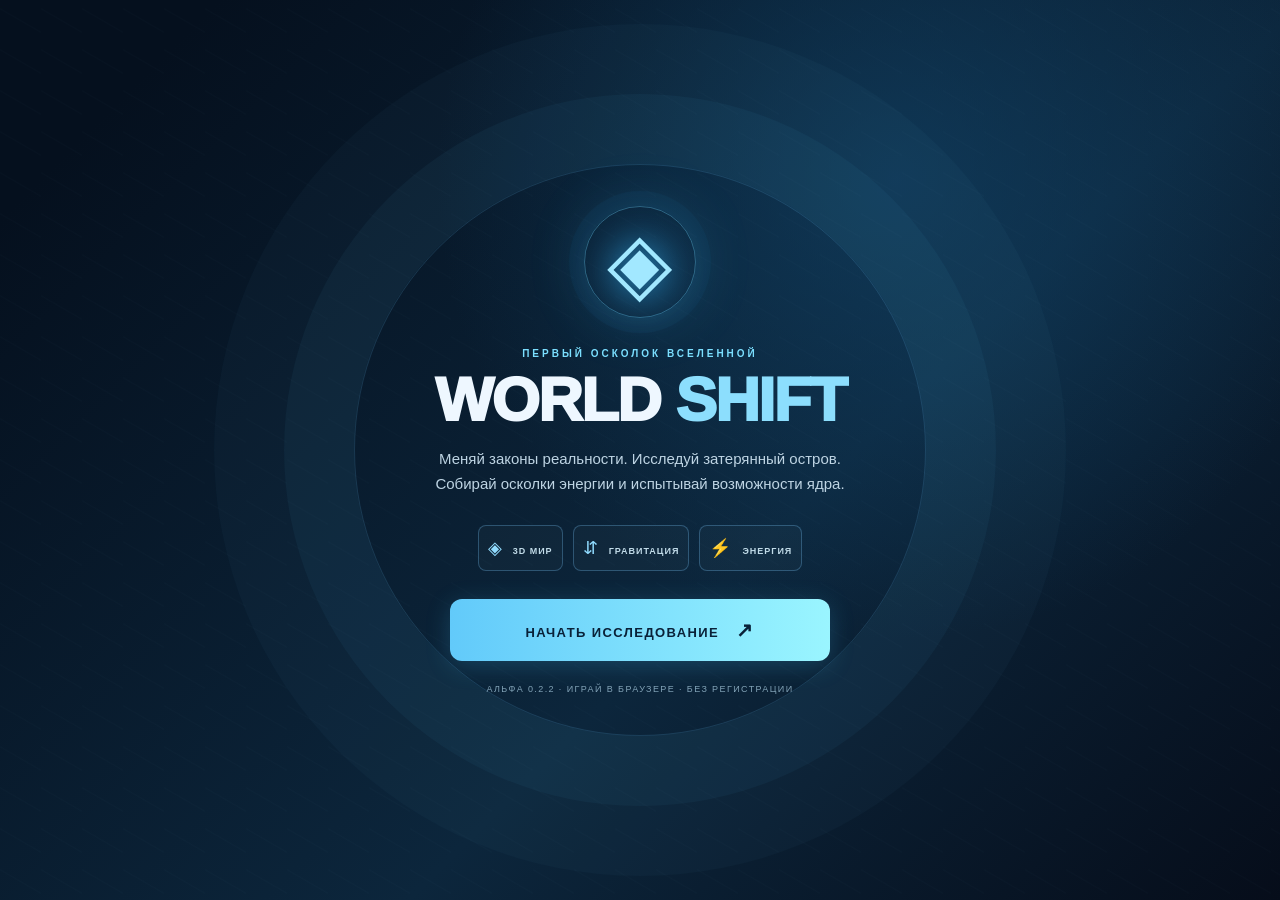
==== commit 586461d1: "WORLD SHIFT alpha 0.2.2: activate physics only when SHIFT enabled" ====
--- a/index.html
+++ b/index.html
@@ -47,7 +47,7 @@
     </div>
   </section>
   <section id="intro" class="intro">
-    <div class="intro-noise"></div><div class="intro-content"><div class="intro-orbit"><span>◈</span></div><div class="eyebrow">ПЕРВЫЙ ОСКОЛОК ВСЕЛЕННОЙ</div><h1>WORLD <em>SHIFT</em></h1><p>Меняй законы реальности. Исследуй затерянный остров. Собирай осколки энергии и испытывай возможности ядра.</p><div class="intro-features"><div>◈ <span>3D МИР</span></div><div>⇵ <span>ГРАВИТАЦИЯ</span></div><div>⚡ <span>ЭНЕРГИЯ</span></div></div><button id="startButton" class="start-button">НАЧАТЬ ИССЛЕДОВАНИЕ <span>↗</span></button><div class="intro-footnote">АЛЬФА 0.2 · РАБОТАЕТ БЕЗ СЕТИ ПОСЛЕ ЗАГРУЗКИ · БЕЗ РЕГИСТРАЦИИ</div></div>
+    <div class="intro-noise"></div><div class="intro-content"><div class="intro-orbit"><span>◈</span></div><div class="eyebrow">ПЕРВЫЙ ОСКОЛОК ВСЕЛЕННОЙ</div><h1>WORLD <em>SHIFT</em></h1><p>Меняй законы реальности. Исследуй затерянный остров. Собирай осколки энергии и испытывай возможности ядра.</p><div class="intro-features"><div>◈ <span>3D МИР</span></div><div>⇵ <span>ГРАВИТАЦИЯ</span></div><div>⚡ <span>ЭНЕРГИЯ</span></div></div><button id="startButton" class="start-button">НАЧАТЬ ИССЛЕДОВАНИЕ <span>↗</span></button><div class="intro-footnote">АЛЬФА 0.2.2 · ИГРАЙ В БРАУЗЕРЕ · БЕЗ РЕГИСТРАЦИИ</div></div>
   </section>
   <div id="error" class="error hidden">WebGL недоступен в этом браузере. Попробуй открыть игру в Safari или Chrome.</div>
   <script>'use strict';
@@ -122,7 +122,7 @@
 function toast(message){const el=$('toast');el.textContent=message;el.classList.add('visible');clearTimeout(toastTimer);toastTimer=setTimeout(()=>el.classList.remove('visible'),2800);}
 function updateUI(){let p=Math.round(state.energy);$('energyValue').textContent=p+'%';$('energyFill').style.width=p+'%';$('shardCount').textContent=state.shards;$('shiftTag').hidden=!state.core;$('physicsTag').textContent=`G ${settings.gravity}% · V ${settings.speed}%`;$('objectiveText').textContent=state.won?'Испытание пройдено! Исследуй остров':`Собери 8 осколков энергии`;}
 function resetCore(){state.core=false;settings.gravity=100;settings.speed=100;updateUI();toast('Обычная физика восстановлена');}
-function jump(){if(!state.running||!$panel.classList.contains('hidden'))return;if(player.y<=elevation(player.x,player.z)+.13){player.vy=8/Math.sqrt(Math.max(.2,settings.gravity/100));}}
+function jump(){if(!state.running||!$panel.classList.contains('hidden'))return;if(player.y<=elevation(player.x,player.z)+.13){player.vy=8/Math.sqrt(Math.max(.2,(state.core?settings.gravity:100)/100));}}
 const joy=$('joystick'),knob=$('joy-knob');let joyPointer=null,lookPointer=null,lookX=0,lookY=0;
 function joyMove(e){const r=joy.getBoundingClientRect(),cx=r.left+r.width/2,cy=r.top+r.height/2,d=Math.min(r.width*.31,54),dx=e.clientX-cx,dy=e.clientY-cy,m=Math.max(d,Math.hypot(dx,dy));state.moveX=dx/m;state.moveY=dy/m;knob.style.transform=`translate(${state.moveX*d}px,${state.moveY*d}px)`;}
 joy.addEventListener('pointerdown',e=>{e.preventDefault();joyPointer=e.pointerId;joy.setPointerCapture(e.pointerId);joyMove(e);});joy.addEventListener('pointermove',e=>{if(e.pointerId===joyPointer)joyMove(e);});const joyEnd=e=>{if(e.pointerId!==joyPointer)return;joyPointer=null;state.moveX=state.moveY=0;knob.style.transform='translate(0,0)';};joy.addEventListener('pointerup',joyEnd);joy.addEventListener('pointercancel',joyEnd);
@@ -135,9 +135,9 @@
 function syncSliders(){ $('gravityValue').textContent=settings.gravity+'%';$('speedValue').textContent=settings.speed+'%';$('drainValue').textContent=(1.5+Math.abs(settings.gravity-100)*.065+Math.abs(settings.speed-100)*.04).toFixed(1)+' энергии/с'; document.querySelectorAll('.preset').forEach(b=>b.classList.remove('chosen'));}
 const presets={lunar:[35,135],turbo:[100,225],heavy:[185,75]};document.querySelectorAll('.preset').forEach(b=>b.addEventListener('click',()=>{let [g,s]=presets[b.dataset.mode];settings.gravity=g;settings.speed=s;$('gravity').value=g;$('speed').value=s;syncSliders();b.classList.add('chosen');}));
 $('activateButton').addEventListener('click',()=>{if(state.energy<5){toast('Ядро разряжено! Собирай осколки.');return;}state.core=true;$panel.classList.add('hidden');updateUI();toast('SHIFT активирован — законы изменены');});$('resetButton').addEventListener('click',()=>{resetCore();$panel.classList.add('hidden');});$('startButton').addEventListener('click',()=>{$intro.classList.add('hidden');state.running=true;state.last=performance.now();toast('Найди восемь сияющих осколков!');});
-function simulation(dt){state.time+=dt;if(!state.running||!$panel.classList.contains('hidden'))return;let mx=state.moveX,my=state.moveY;if(keys.KeyW||keys.ArrowUp)my=-1;if(keys.KeyS||keys.ArrowDown)my=1;if(keys.KeyA||keys.ArrowLeft)mx=-1;if(keys.KeyD||keys.ArrowRight)mx=1;let magnitude=Math.min(1,Math.hypot(mx,my));let yaw=state.camYaw;let forward=[-Math.sin(yaw),-Math.cos(yaw)],right=[Math.cos(yaw),-Math.sin(yaw)];let dx=right[0]*mx-forward[0]*my,dz=right[1]*mx-forward[1]*my;let len=Math.hypot(dx,dz)||1,spd=5.3*(settings.speed/100)*magnitude;player.x+=dx/len*spd*dt;player.z+=dz/len*spd*dt;
+function simulation(dt){state.time+=dt;if(!state.running||!$panel.classList.contains('hidden'))return;let mx=state.moveX,my=state.moveY;if(keys.KeyW||keys.ArrowUp)my=-1;if(keys.KeyS||keys.ArrowDown)my=1;if(keys.KeyA||keys.ArrowLeft)mx=-1;if(keys.KeyD||keys.ArrowRight)mx=1;let magnitude=Math.min(1,Math.hypot(mx,my));let yaw=state.camYaw;let forward=[-Math.sin(yaw),-Math.cos(yaw)],right=[Math.cos(yaw),-Math.sin(yaw)];let dx=right[0]*mx-forward[0]*my,dz=right[1]*mx-forward[1]*my;let len=Math.hypot(dx,dz)||1,spd=5.3*((state.core?settings.speed:100)/100)*magnitude;player.x+=dx/len*spd*dt;player.z+=dz/len*spd*dt;
 player.x=Math.max(-33,Math.min(33,player.x));player.z=Math.max(-33,Math.min(33,player.z));
-let floor=elevation(player.x,player.z);if(player.y<=floor&&player.vy<=0){player.y=floor;player.vy=0;}else{player.vy-=19.6*(settings.gravity/100)*dt;player.y+=player.vy*dt;}if(player.y<floor){player.y=floor;player.vy=0;}
+let floor=elevation(player.x,player.z);if(player.y<=floor&&player.vy<=0){player.y=floor;player.vy=0;}else{player.vy-=19.6*((state.core?settings.gravity:100)/100)*dt;player.y+=player.vy*dt;}if(player.y<floor){player.y=floor;player.vy=0;}
 if(magnitude>.03){let tyaw=Math.atan2(dx,dz);player.yaw=tyaw;}
 if(state.core){state.energy-= (1.5+Math.abs(settings.gravity-100)*.065+Math.abs(settings.speed-100)*.04)*dt;if(state.energy<=0){state.energy=0;state.core=false;settings.gravity=100;settings.speed=100;toast('Энергия закончилась — SHIFT отключён');}}
 else state.energy=Math.min(100,state.energy+5*dt);
@@ -154,9 +154,7 @@
 window.addEventListener('resize',viewport);
 window.addEventListener('pagehide',()=>{try{localStorage.setItem('worldshift_record',String(state.shards));}catch(_){}});
 syncSliders();updateUI();
-if('serviceWorker' in navigator && (location.protocol==='https:'||location.hostname==='localhost')){
-  navigator.serviceWorker.register('./sw.js').catch(err=>console.info('Офлайн-кэш недоступен:',err));
-}
+// Standalone branch preview is dependency-free: no service worker registration is necessary.
 })();
 </script>
 </body>
